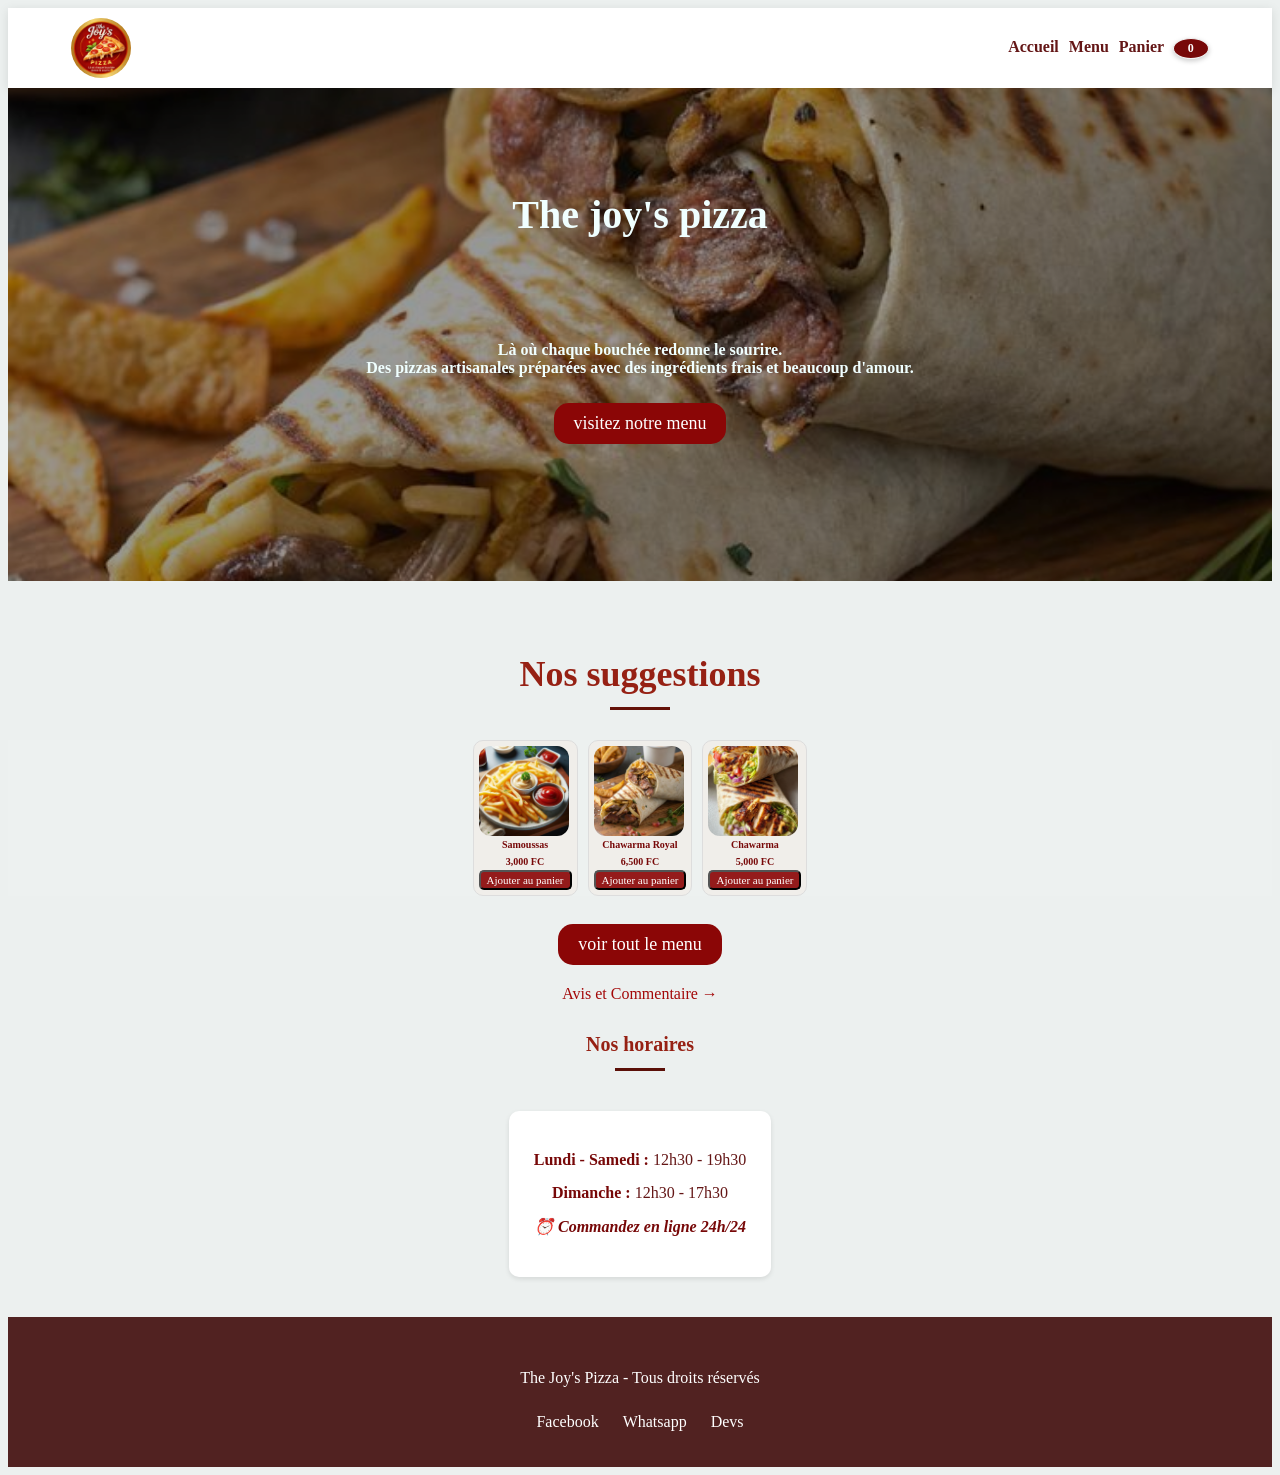
==== docs/index.html @ a8c04ff4 "rename frontend to docs" ====
<!DOCTYPE html>
<html lang="en">
<head>
    <meta charset="UTF-8">
    <meta name="viewport" content="width=device-width, initial-scale=1.0">
     <link rel="stylesheet" href="../css/style.css">
     <link rel="stylesheet" href="../css/panier.css">
    <script src="../js/composent.js"></script>


    <title>the joy's pizza</title>
</head>
<body onload="displayProducts('menu-container');">
   <!-- generation dynamique du header -->
    <div id="header">
   </div>
    
    <section>
        <!-- <img src="../img/logo.jpg" alt=""> -->
         <div class="alpha">
            <p style="font-size: 40px;">The joy's pizza </p> 
           <p> Là où chaque bouchée redonne le sourire. <br>Des pizzas artisanales préparées avec des ingrédients frais et beaucoup d'amour.</p>
            <a class="btn" href="catalogue.html">visitez notre menu</a>
        </div>
    </section>
        <div class="section-title">
          <h2 ><br>Nos suggestions</h2>  
        </div>
   

    <div class="contenaire" id="menu-container">
        <!-- dynamique  -->
    </div>
    <br>
    <a class="btn" href="catalogue.html">voir tout le menu</a>
     <a href="avis.html" class="continue-shopping">Avis et Commentaire →</a>
    <div class="section-title">
        <h3>Nos horaires</h3>
    </div>

    <div style="display: flex; justify-content: center; margin: 20px 0 40px;">
        <div style="background-color: white; padding: 25px; border-radius: 10px; max-width: 400px; box-shadow: 0 2px 5px rgba(0,0,0,0.1);">
            <div style="margin: 15px 0; color: #641616;">
                <span style="font-weight: bold; color: #770808;">Lundi - Samedi :</span> 12h30 - 19h30
            </div>
            <div style="margin: 15px 0; color: #641616;">
                <span style="font-weight: bold; color: #770808;">Dimanche :</span> 12h30 - 17h30
            </div>
            <p style="color: #770808; margin-top: 15px; font-style: italic; font-weight: bold;">
                ⏰ Commandez en ligne 24h/24
            </p>
        </div>
    </div>

</body>
<script src="../js/main.js"></script>
    <div id="footer">
        <script src="../js/composent.js"></script>
    </div>
</html>
---- css/style.css ----
body {
    background-color: rgb(236, 240, 239);
    font-family: Georgia, 'Times New Roman', Times, serif;
    text-align: center;
}

h1, h2, h3, h4 {
    font-family: 'Playfair Display', serif;
    font-weight: 600;
    color: #962114;
}

header {
    display: flex;
    align-items: center;
    justify-content: space-between;
    padding: 10px 5%;
    background-color: #fff;
    box-shadow: 0 2px 10px rgba(0,0,0,0.1);
}

.btn {
    text-decoration: none;
    color: #ffffff;
    font-size: 18px;
    display: inline-block;
    padding:10px 20px;
    margin: 10px 20px ;
    background-color: rgb(139, 6, 6);
    border-color: #000000;
    border-radius: 15px;
}

.links {
    display: flex;
    gap: 10px;
}

.links a {
    text-decoration: none;
    color: #641616;
    font-weight: bold;

}

header img {
    height: 60px;
    width: 60px;
    border-radius: 60px;
    object-fit: cover;
}

section {
    display: grid;
    grid-template-columns: 1fr auto;
    background-image: url('../img/chawarma.jpg');
    background-size: cover;
    background-position: center;
    position: relative;
}

.alpha {
    background-color: #00000066;
    text-align: center;
    padding-bottom: 10%;
}

section p {
    color: azure;
    padding-top: 5%;
    font-weight: bold;
}

section button {
    width: 400px;
    height: 30px;
    border-radius: 5px;
    text-align: center;
    font-size: 14px;
    font-family: 'Times New Roman', Times, serif;
    font-style: italic;
}

.contenaire {
    background-color: rgb(237, 241, 240);
    display: flex;
    flex-wrap: wrap;
    justify-content: center;
    gap: 10px;
}

.img {
    background-color: rgb(240, 238, 234);
    display: flex;
    flex-direction: column;
    align-items: justify;
    border: 1px solid #ddd;
    padding: 5px;
    border-radius: 10px;
    color: #770808;
    font-weight: bolder;
}

.img img {
    height: 90px;
    width: 90px;
    object-fit: cover;
    border-radius: 12px;
}

.img span {
    padding: 3px;
    font-size: 10px;
}

.img button {
    width: 100%;
    height: 20px;
    border-radius: 5px;
    padding: 5px,5px,5px,5px;
    text-align: center;
    font-size: 11px;
    color: #fff;
    background-color: rgba(139, 6, 6, 0.904);
    font-family: 'Times New Roman', Times, serif;
}

.loading-page {
    position: fixed;
    top: 0;
    left: 0;
    width: 100%;
    height: 100%;
    background-color: rgb(236, 240, 239);
    display: flex;
    flex-direction: column;
    justify-content: center;
    align-items: center;
    z-index: 9999;
}

.loader {
    border: 5px solid #f3f3f3;
    border-top: 5px solid #770808;
    border-radius: 50%;
    width: 50px;
    height: 50px;
    animation: spin 1s linear infinite;
    margin-bottom: 20px;
}

@keyframes spin {
    0% { transform: rotate(0deg); }
    100% { transform: rotate(360deg); }
}

.loading-page p {
    color: #770808;
    font-size: 18px;
    font-weight: bold;
}

footer {
    height: 150px;
    width: 100%;
    color: #fff;
    background-color: rgba(66, 14, 14, 0.911);
}

.section-title {
    text-align: center;
}

.section-title h2 {
    font-size: 36px;
    position: relative;
    display: inline-block;
    padding-bottom: 15px;
}

.section-title h2::after {
    content: '';
    position: absolute;
    bottom: 0;
    left: 50%;
    transform: translateX(-50%);
    width: 60px;
    height: 3px;
    background: #641208;
}

.section-title h3 {
    font-size: 20px;
    position: relative;
    display: inline-block;
    padding-bottom: 15px;
}

.section-title h3::after {
    content: '';
    position: absolute;
    bottom: 0;
    left: 50%;
    transform: translateX(-50%);
    width: 50px;
    height: 3px;
    background: #5b1008;
}

/* Style pour les modals */
.modal-commande {
    display: none;
    position: fixed;
    top: 0;
    left: 0;
    width: 100%;
    height: 100%;
    background-color: rgba(0, 0, 0, 0.5);
    z-index: 10001;
    justify-content: center;
    align-items: center;
}

/* Animation pour le bouton commander */
.checkout-btn {
    position: relative;
    overflow: hidden;
}

.checkout-btn::after {
    content: '';
    position: absolute;
    top: 50%;
    left: 50%;
    width: 5px;
    height: 5px;
    background: rgba(255, 255, 255, 0.5);
    opacity: 0;
    border-radius: 100%;
    transform: scale(1, 1) translate(-50%);
    transform-origin: 50% 50%;
}

.checkout-btn:focus:not(:active)::after {
    animation: ripple 1s ease-out;
}

@keyframes ripple {
    0% {
        transform: scale(0, 0);
        opacity: 1;
    }
    20% {
        transform: scale(25, 25);
        opacity: 1;
    }
    100% {
        opacity: 0;
        transform: scale(40, 40);
    }
}
---- css/panier.css ----
/* Styles pour la page de chargement */
.loading-page {
    position: fixed;
    top: 0;
    left: 0;
    width: 100%;
    height: 100%;
    background-color: rgb(236, 240, 239);
    display: flex;
    flex-direction: column;
    justify-content: center;
    align-items: center;
    z-index: 9999;
}

.loader {
    border: 5px solid #f3f3f3;
    border-top: 5px solid #770808;
    border-radius: 50%;
    width: 50px;
    height: 50px;
    animation: spin 1s linear infinite;
    margin-bottom: 20px;
}

@keyframes spin {
    0% { transform: rotate(0deg); }
    100% { transform: rotate(360deg); }
}

.loading-page p {
    color: #770808;
    font-size: 18px;
    font-weight: bold;
}

/* Styles pour le panier */
.cart-main {
    padding: 20px 5%;
    min-height: 60vh;
    display: none;
}

.cart-container {
    display: flex;
    gap: 30px;
    margin-top: 30px;
    flex-wrap: wrap;
}

.cart-items {
    flex: 2;
    min-width: 300px;
}

.cart-item {
    display: flex;
    align-items: center;
    background-color: #fff;
    padding: 15px;
    border-radius: 10px;
    margin-bottom: 15px;
    box-shadow: 0 2px 5px rgba(0,0,0,0.1);
    position: relative;
    animation: fadeIn 0.5s ease;
}

@keyframes fadeIn {
    from { opacity: 0; transform: translateY(10px); }
    to { opacity: 1; transform: translateY(0); }
}

.cart-item img {
    width: 80px;
    height: 80px;
    border-radius: 10px;
    object-fit: cover;
    margin-right: 15px;
}

.item-details {
    flex: 1;
}

.item-details h3 {
    color: #770808;
    margin: 0 0 5px 0;
    text-align: left;
    font-size: 18px;
}

.item-price {
    color: #770808;
    font-weight: bold;
    font-size: 16px;
    margin: 5px 0;
}

.item-quantity {
    display: flex;
    align-items: center;
    gap: 10px;
    margin: 10px 0;
}

.qty-btn {
    width: 30px;
    height: 30px;
    border-radius: 5px;
    border: 1px solid #770808;
    background-color: #fff;
    color: #770808;
    cursor: pointer;
    font-size: 18px;
    display: flex;
    align-items: center;
    justify-content: center;
    transition: all 0.3s;
}

.qty-btn:hover {
    background-color: #770808;
    color: #fff;
}

.qty-btn:active {
    transform: scale(0.95);
}

.item-total {
    color: #770808;
    font-weight: bold;
    margin-top: 5px;
    font-size: 14px;
}

.remove-item {
    background: none;
    border: none;
    font-size: 20px;
    cursor: pointer;
    color: #770808;
    opacity: 0.6;
    transition: opacity 0.3s;
    padding: 5px;
}

.remove-item:hover {
    opacity: 1;
    transform: scale(1.1);
}

.cart-summary {
    flex: 1;
    min-width: 250px;
    background-color: #fff;
    padding: 25px;
    border-radius: 10px;
    box-shadow: 0 2px 5px rgba(0,0,0,0.1);
    height: fit-content;
    position: sticky;
    top: 20px;
}

.cart-summary h3 {
    color: #770808;
    margin-top: 0;
    padding-bottom: 15px;
    border-bottom: 2px solid #770808;
    font-size: 22px;
}

.summary-line {
    display: flex;
    justify-content: space-between;
    margin: 15px 0;
    color: #333;
    font-size: 16px;
}

.summary-line.total {
    font-weight: bold;
    font-size: 20px;
    color: #770808;
    border-top: 2px solid #770808;
    padding-top: 15px;
    margin-top: 15px;
}

.checkout-btn {
    width: 100%;
    padding: 15px;
    background-color: rgb(139, 6, 6);
    color: #fff;
    border: none;
    border-radius: 15px;
    font-size: 18px;
    font-weight: bold;
    cursor: pointer;
    margin: 20px 0 15px 0;
    transition: all 0.3s;
}

.checkout-btn:hover {
    background-color: #a30808;
    transform: translateY(-2px);
    box-shadow: 0 5px 15px rgba(139, 6, 6, 0.3);
}

.checkout-btn:active {
    transform: translateY(0);
}

.continue-shopping {
    display: block;
    text-align: center;
    color: #a30808;
    text-decoration: none;
    font-size: 16px;
    padding: 10px;
    transition: all 0.3s;
}

.continue-shopping:hover {
    text-decoration: underline;
    transform: translateX(-5px);
}

.empty-cart {
    text-align: center;
    padding: 60px 40px;
    background-color: #fff;
    border-radius: 10px;
    box-shadow: 0 2px 5px rgba(0,0,0,0.1);
}

.empty-cart p {
    color: #770808;
    font-size: 20px;
    margin-bottom: 20px;
}

.empty-cart-message {
    text-align: center;
    color: #666;
    margin: 20px 0;
    font-size: 18px;
}

/* Notifications */
.notification {
    position: fixed;
    top: 20px;
    right: 20px;
    background: #4CAF50;
    color: white;
    padding: 15px 25px;
    border-radius: 5px;
    z-index: 10000;
    animation: slideIn 0.3s ease;
    box-shadow: 0 3px 10px rgba(0,0,0,0.2);
}

@keyframes slideIn {
    from { transform: translateX(100%); opacity: 0; }
    to { transform: translateX(0); opacity: 1; }
}

@keyframes slideOut {
    from { transform: translateX(0); opacity: 1; }
    to { transform: translateX(100%); opacity: 0; }
}

/* Responsive */
@media (max-width: 768px) {
    .cart-container {
        flex-direction: column;
    }
    
    .cart-item {
        flex-wrap: wrap;
    }
    
    .cart-item img {
        width: 60px;
        height: 60px;
    }
    
    .cart-summary {
        position: static;
    }
    
    .notification {
        left: 20px;
        right: 20px;
        text-align: center;
    }
}

/* Style pour le badge du panier dans le header */
.cart-badge {
    background-color: red;
    color: white;
    border-radius: 50%;
    padding: 2px 6px;
    font-size: 12px;
    margin-left: 5px;
}/* Styles pour le badge du panier (harmonisé) */
.cart-badge {
    background-color: #770808 !important;
    color: white !important;
    border-radius: 50% !important;
    padding: 2px 8px !important;
    font-size: 12px !important;
    margin-left: 5px !important;
    display: inline-block !important;
    font-weight: bold !important;
    min-width: 18px !important;
    text-align: center !important;
    box-shadow: 0 2px 5px rgba(0,0,0,0.2) !important;
    border: 1px solid #f3f3f3 !important;
}

/* Style pour la notification personnalisée */
.notification-personnalisee {
    position: fixed;
    top: 80px;
    right: 20px;
    background-color: #770808;
    color: white;
    padding: 15px 25px;
    border-radius: 10px;
    box-shadow: 0 4px 15px rgba(119, 8, 8, 0.3);
    z-index: 10000;
    font-family: Georgia, 'Times New Roman', Times, serif;
    font-size: 16px;
    font-weight: bold;
    border-left: 5px solid #f3f3f3;
    animation: glissement 0.3s ease;
    display: flex;
    align-items: center;
    gap: 10px;
}

@keyframes glissement {
    from { transform: translateX(100%); opacity: 0; }
    to { transform: translateX(0); opacity: 1; }
}

@keyframes glissementSortie {
    from { transform: translateX(0); opacity: 1; }
    to { transform: translateX(100%); opacity: 0; }
}

/* Animation pour le bouton d'ajout */
.add-to-cart:active {
    transform: scale(0.95);
    background-color: #a30808 !important;
}
/* commande */
/* Styles pour le modal de commande */
.modal-commande {
    display: none;
    position: fixed;
    top: 0;
    left: 0;
    width: 100%;
    height: 100%;
    background-color: rgba(0, 0, 0, 0.5);
    z-index: 10001;
    justify-content: center;
    align-items: center;
}

.modal-contenu {
    background-color: rgb(236, 240, 239);
    padding: 30px;
    border-radius: 15px;
    width: 90%;
    max-width: 500px;
    max-height: 90vh;
    overflow-y: auto;
    box-shadow: 0 10px 30px rgba(0,0,0,0.3);
    animation: modalApparition 0.3s ease;
}

@keyframes modalApparition {
    from {
        transform: scale(0.8);
        opacity: 0;
    }
    to {
        transform: scale(1);
        opacity: 1;
    }
}

.modal-contenu h2 {
    color: #770808;
    margin-top: 0;
    padding-bottom: 15px;
    border-bottom: 2px solid #770808;
    font-size: 24px;
}

.modal-contenu h3 {
    color: #770808;
    font-size: 18px;
    margin: 20px 0 10px 0;
}

.groupe-champ {
    margin-bottom: 20px;
    text-align: left;
}

.groupe-champ label {
    display: block;
    color: #770808;
    font-weight: bold;
    margin-bottom: 5px;
    font-size: 14px;
}

.groupe-champ input,
.groupe-champ textarea,
.groupe-champ select {
    width: 100%;
    padding: 12px;
    border: 2px solid #ddd;
    border-radius: 8px;
    font-family: Georgia, 'Times New Roman', Times, serif;
    font-size: 14px;
    transition: all 0.3s;
    box-sizing: border-box;
}

.groupe-champ input:focus,
.groupe-champ textarea:focus,
.groupe-champ select:focus {
    border-color: #770808;
    outline: none;
    box-shadow: 0 0 5px rgba(119, 8, 8, 0.3);
}

.groupe-champ input.error,
.groupe-champ textarea.error,
.groupe-champ select.error {
    border-color: #ff0000;
}

.resume-commande-modal {
    background-color: #fff;
    padding: 15px;
    border-radius: 8px;
    margin: 15px 0;
    max-height: 200px;
    overflow-y: auto;
}

.article-resume {
    display: flex;
    justify-content: space-between;
    padding: 8px 0;
    border-bottom: 1px solid #eee;
    font-size: 14px;
    color: #333;
}

.article-resume:last-child {
    border-bottom: none;
}

.article-resume .nom {
    color: #770808;
    font-weight: bold;
}

.article-resume .prix {
    color: #770808;
}

.total-modal {
    display: flex;
    justify-content: space-between;
    padding: 15px 0;
    font-weight: bold;
    font-size: 18px;
    color: #770808;
    border-top: 2px solid #770808;
    margin-top: 10px;
}

.actions-modal {
    display: flex;
    gap: 15px;
    margin-top: 25px;
}

.btn-confirmer,
.btn-annuler {
    flex: 1;
    padding: 15px;
    border: none;
    border-radius: 10px;
    font-size: 16px;
    font-weight: bold;
    cursor: pointer;
    transition: all 0.3s;
    font-family: Georgia, 'Times New Roman', Times, serif;
}

.btn-confirmer {
    background-color: #770808;
    color: white;
}

.btn-confirmer:hover {
    background-color: #a30808;
    transform: translateY(-2px);
    box-shadow: 0 5px 15px rgba(119, 8, 8, 0.3);
}

.btn-annuler {
    background-color: #ddd;
    color: #333;
}

.btn-annuler:hover {
    background-color: #ccc;
    transform: translateY(-2px);
}

.infos-livraison {
    background-color: #f8f8f8;
    padding: 10px;
    border-radius: 5px;
    margin-top: 10px;
    font-size: 13px;
    color: #666;
    border-left: 3px solid #770808;
}

/* Responsive */
@media (max-width: 768px) {
    .modal-contenu {
        padding: 20px;
        width: 95%;
    }
    
    .actions-modal {
        flex-direction: column;
    }
}
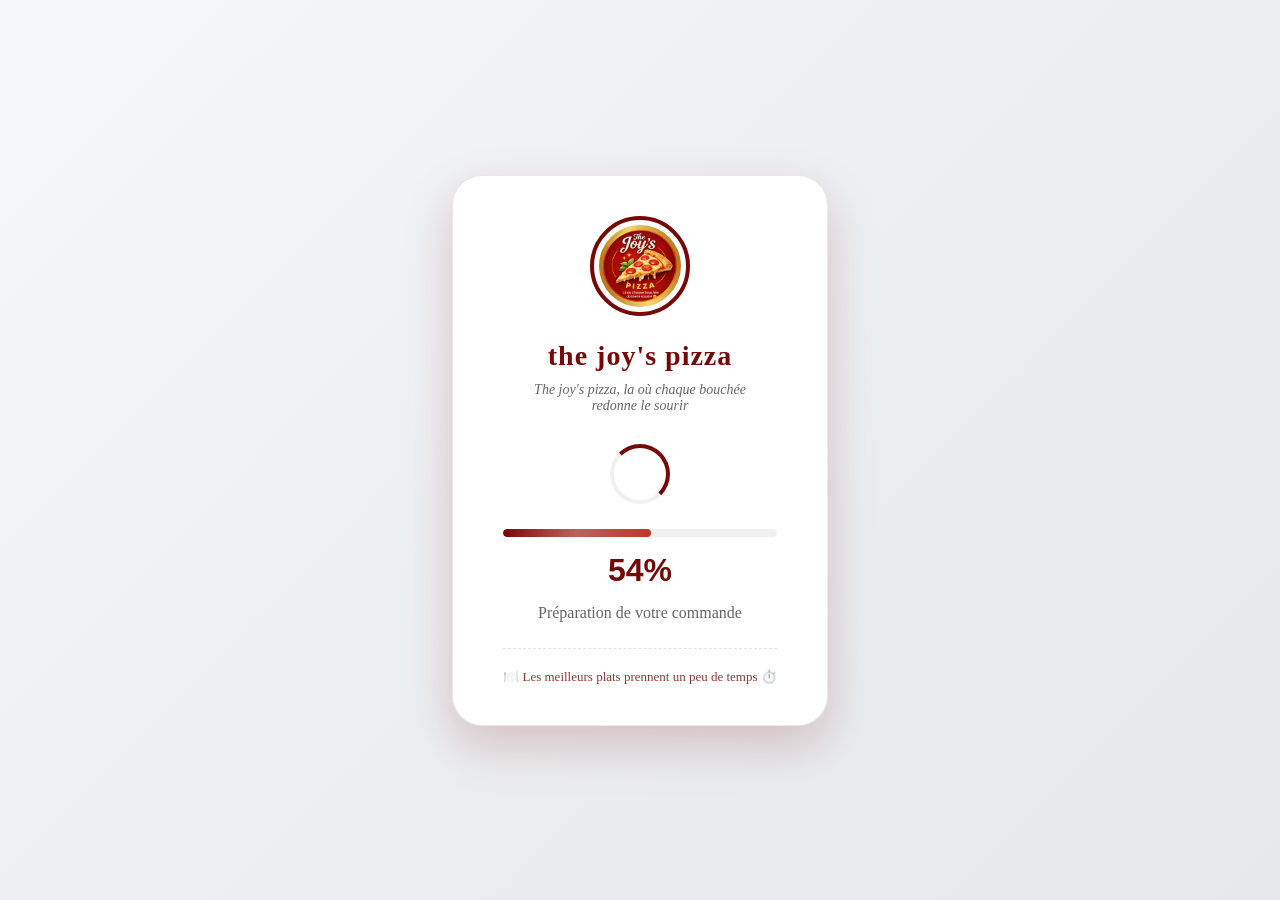
==== commit bda20a47: "rename frontend to docs" ====
--- a/docs/index.html
+++ b/docs/index.html
@@ -1,60 +1,56 @@
 <!DOCTYPE html>
-<html lang="en">
+<html lang="fr">
 <head>
     <meta charset="UTF-8">
     <meta name="viewport" content="width=device-width, initial-scale=1.0">
-     <link rel="stylesheet" href="../css/style.css">
-     <link rel="stylesheet" href="../css/panier.css">
-    <script src="../js/composent.js"></script>
-
-
-    <title>the joy's pizza</title>
+    <link rel="stylesheet" href="../css/loading.css">
+    <title>The joys pizza</title>
+   
 </head>
-<body onload="displayProducts('menu-container');">
-   <!-- generation dynamique du header -->
-    <div id="header">
-   </div>
-    
-    <section>
-        <!-- <img src="../img/logo.jpg" alt=""> -->
-         <div class="alpha">
-            <p style="font-size: 40px;">The joy's pizza </p> 
-           <p> Là où chaque bouchée redonne le sourire. <br>Des pizzas artisanales préparées avec des ingrédients frais et beaucoup d'amour.</p>
-            <a class="btn" href="catalogue.html">visitez notre menu</a>
-        </div>
-    </section>
-        <div class="section-title">
-          <h2 ><br>Nos suggestions</h2>  
-        </div>
-   
-
-    <div class="contenaire" id="menu-container">
-        <!-- dynamique  -->
-    </div>
-    <br>
-    <a class="btn" href="catalogue.html">voir tout le menu</a>
-     <a href="avis.html" class="continue-shopping">Avis et Commentaire →</a>
-    <div class="section-title">
-        <h3>Nos horaires</h3>
-    </div>
-
-    <div style="display: flex; justify-content: center; margin: 20px 0 40px;">
-        <div style="background-color: white; padding: 25px; border-radius: 10px; max-width: 400px; box-shadow: 0 2px 5px rgba(0,0,0,0.1);">
-            <div style="margin: 15px 0; color: #641616;">
-                <span style="font-weight: bold; color: #770808;">Lundi - Samedi :</span> 12h30 - 19h30
+<body>
+    <!-- PAGE DE CHARGEMENT -->
+    <div class="loading-page" id="loadingPage">
+        <div class="loading-card">
+            <!-- Logo -->
+            <div class="logo-wrapper">
+                <img src="../img/logo.jpg" 
+                     alt="Logo Restaurant" 
+                     class="loading-logo"
+                     onerror="this.src='https://via.placeholder.com/100/770808/ffffff?text=Resto'">
             </div>
-            <div style="margin: 15px 0; color: #641616;">
-                <span style="font-weight: bold; color: #770808;">Dimanche :</span> 12h30 - 17h30
+            
+            <!-- Titre -->
+            <h1 class="loading-title">the joy's pizza</h1>
+            <div class="loading-subtitle"> The joy's pizza, la où chaque bouchée <br>redonne le sourir<br></div>
+            
+            <!-- Spinner -->
+            <div class="spinner-container">
+                <div class="spinner-simple"></div>
             </div>
-            <p style="color: #770808; margin-top: 15px; font-style: italic; font-weight: bold;">
-                ⏰ Commandez en ligne 24h/24
-            </p>
+            
+            <!-- Barre de progression -->
+            <div class="progress-wrapper">
+                <div class="progress-container">
+                    <div class="progress-bar" id="progressBar"></div>
+                </div>
+            </div>
+            
+            <!-- Pourcentage -->
+            <div class="percentage" id="percentage">0%</div>
+            
+            <!-- Message dynamique -->
+            <div class="message" id="message">Préparation de votre commande</div>
+            
+            <!-- Petit message pro -->
+            <div class="fun-tip" id="funTip">
+                <span>🍽️</span> Les meilleurs plats prennent un peu de temps <span>⏱️</span>
+            </div>
         </div>
     </div>
 
+    <script src="../js/loading.js">
+        
+       
+    </script>
 </body>
-<script src="../js/main.js"></script>
-    <div id="footer">
-        <script src="../js/composent.js"></script>
-    </div>
 </html>
--- a/css/loading.css
+++ b/css/loading.css
@@ -0,0 +1,221 @@
+
+    /* STYLES DIRECTEMENT INTÉGRÉS */
+    * {
+        margin: 0;
+        padding: 0;
+        box-sizing: border-box;
+    }
+
+    body {
+        font-family: 'Georgia', 'Times New Roman', serif;
+        background: linear-gradient(135deg, #f8f9fa 0%, #e9ecef 100%);
+        min-height: 100vh;
+        display: flex;
+        justify-content: center;
+        align-items: center;
+    }
+
+    /* PAGE DE CHARGEMENT */
+    .loading-page {
+        position: fixed;
+        top: 0;
+        left: 0;
+        width: 100%;
+        height: 100%;
+        background: linear-gradient(135deg, #f5f7fa 0%, #e4e8eb 100%);
+        display: flex;
+        justify-content: center;
+        align-items: center;
+        z-index: 9999;
+    }
+
+    .loading-card {
+        background: white;
+        padding: 40px 50px;
+        border-radius: 30px;
+        box-shadow: 0 20px 50px rgba(119, 8, 8, 0.2);
+        text-align: center;
+        min-width: 350px;
+        animation: apparition 0.6s ease;
+        border: 1px solid rgba(119, 8, 8, 0.1);
+    }
+
+    /* Logo */
+    .logo-wrapper {
+        margin-bottom: 20px;
+        position: relative;
+    }
+
+    .loading-logo {
+        width: 100px;
+        height: 100px;
+        border-radius: 50%;
+        object-fit: cover;
+        border: 4px solid #770808;
+        padding: 5px;
+        background: white;
+        animation: pulse 2s infinite ease-in-out;
+    }
+
+    /* Titre */
+    .loading-title {
+        color: #770808;
+        font-size: 28px;
+        margin: 15px 0 10px;
+        font-weight: bold;
+        letter-spacing: 1px;
+    }
+
+    .loading-subtitle {
+        color: #666;
+        font-size: 14px;
+        margin-bottom: 30px;
+        font-style: italic;
+    }
+
+    /* Spinner */
+    .spinner-container {
+        margin: 25px 0;
+        position: relative;
+    }
+
+    .spinner-simple {
+        width: 60px;
+        height: 60px;
+        margin: 0 auto;
+        border: 4px solid #f0f0f0;
+        border-top: 4px solid #770808;
+        border-right: 4px solid #770808;
+        border-radius: 50%;
+        animation: spin 1s linear infinite;
+    }
+
+    /* Barre de progression */
+    .progress-wrapper {
+        margin: 25px 0 15px;
+    }
+
+    .progress-container {
+        width: 100%;
+        height: 8px;
+        background: #f0f0f0;
+        border-radius: 10px;
+        overflow: hidden;
+        margin-bottom: 10px;
+    }
+
+    .progress-bar {
+        height: 100%;
+        width: 0%;
+        background: linear-gradient(90deg, #770808, #c0392b);
+        border-radius: 10px;
+        transition: width 0.3s ease;
+        position: relative;
+    }
+
+    .progress-bar::after {
+        content: '';
+        position: absolute;
+        top: 0;
+        left: 0;
+        right: 0;
+        bottom: 0;
+        background: linear-gradient(90deg, transparent, rgba(255,255,255,0.3), transparent);
+        animation: shimmer 1.5s infinite;
+    }
+
+    /* Pourcentage */
+    .percentage {
+        font-size: 32px;
+        font-weight: bold;
+        color: #770808;
+        margin: 10px 0;
+        font-family: 'Arial', sans-serif;
+    }
+
+    /* Message */
+    .message {
+        color: #666;
+        font-size: 16px;
+        margin: 15px 0 5px;
+        min-height: 24px;
+    }
+
+    /* Petite touche d'humour pro */
+    .fun-tip {
+        margin-top: 20px;
+        padding-top: 20px;
+        border-top: 1px dashed #ddd;
+        color: #770808;
+        font-size: 13px;
+        opacity: 0.8;
+        transition: opacity 0.3s ease;
+    }
+
+    .fun-tip span {
+        display: inline-block;
+        animation: petiteVibration 2s infinite;
+    }
+
+    /* Animations */
+    @keyframes apparition {
+        from {
+            opacity: 0;
+            transform: scale(0.9);
+        }
+        to {
+            opacity: 1;
+            transform: scale(1);
+        }
+    }
+
+    @keyframes spin {
+        0% { transform: rotate(0deg); }
+        100% { transform: rotate(360deg); }
+    }
+
+    @keyframes pulse {
+        0%, 100% {
+            transform: scale(1);
+            box-shadow: 0 0 0 0 rgba(119, 8, 8, 0.3);
+        }
+        50% {
+            transform: scale(1.05);
+            box-shadow: 0 0 20px rgba(119, 8, 8, 0.2);
+        }
+    }
+
+    @keyframes shimmer {
+        0% { transform: translateX(-100%); }
+        100% { transform: translateX(100%); }
+    }
+
+    @keyframes petiteVibration {
+        0%, 100% { transform: rotate(0deg); }
+        25% { transform: rotate(5deg); }
+        75% { transform: rotate(-5deg); }
+    }
+
+    /* Contenu principal (caché au début) */
+    .main-content {
+        padding: 40px;
+        text-align: center;
+        color: #770808;
+    }
+
+    /* Responsive */
+    @media (max-width: 480px) {
+        .loading-card {
+            padding: 30px 25px;
+            min-width: 280px;
+            margin: 20px;
+        }
+        
+        .loading-title {
+            font-size: 24px;
+        }
+        
+        .percentage {
+            font-size: 28px;
+        }
+    }
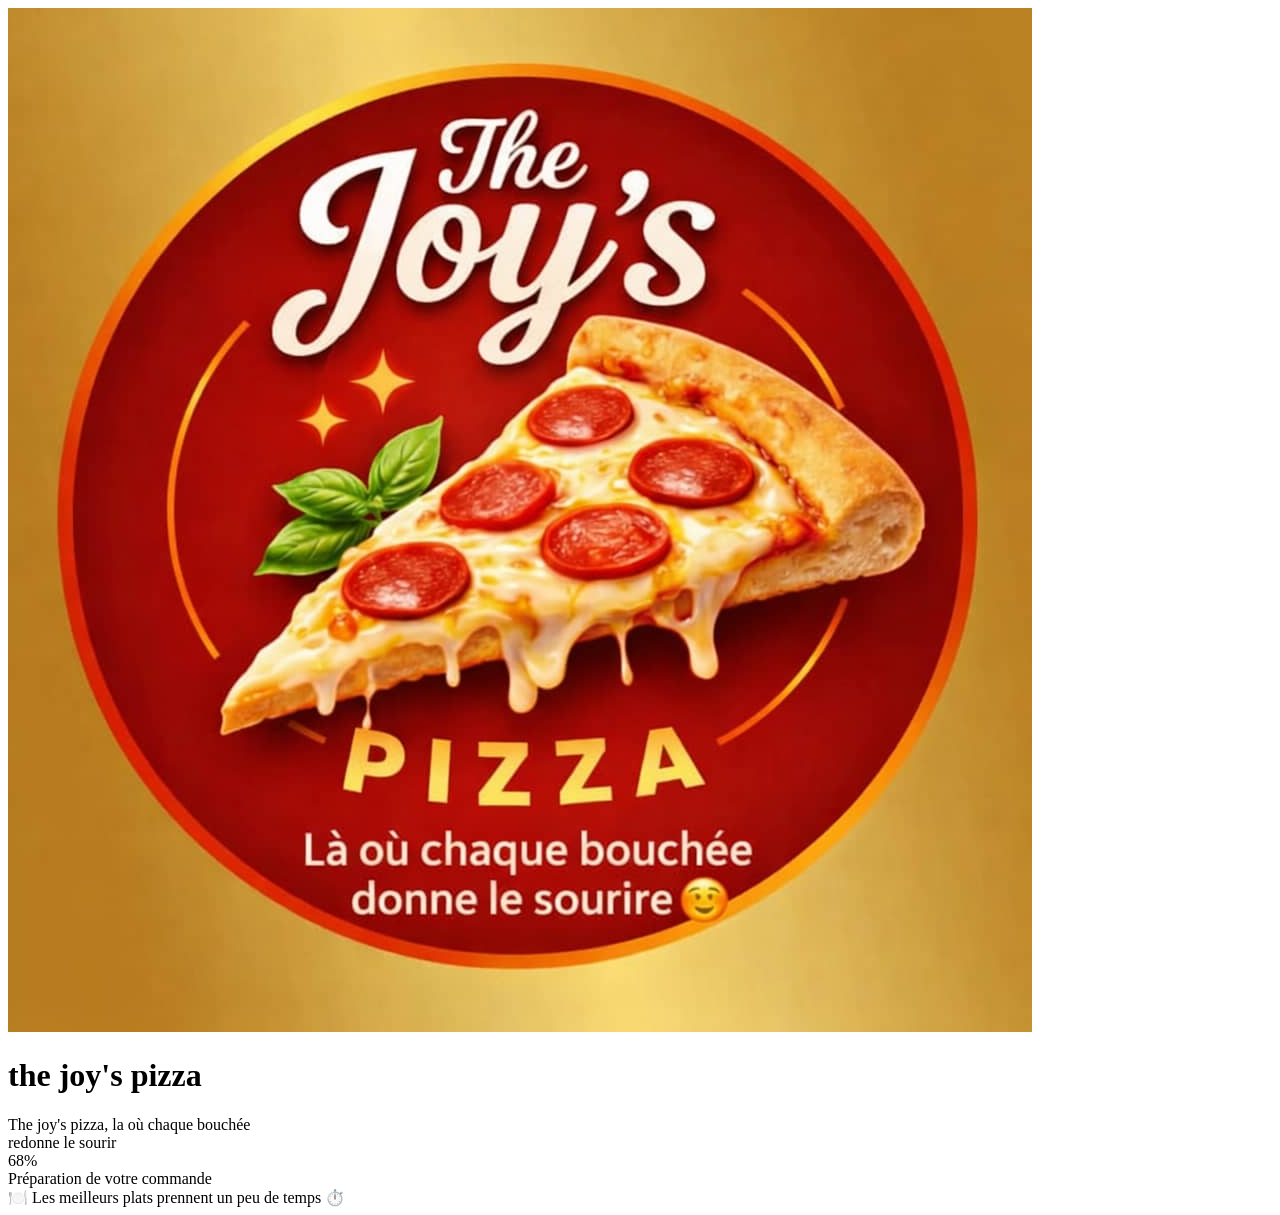
==== commit ff58eaf2: "changement du chemin d'acces" ====
--- a/docs/index.html
+++ b/docs/index.html
@@ -3,7 +3,7 @@
 <head>
     <meta charset="UTF-8">
     <meta name="viewport" content="width=device-width, initial-scale=1.0">
-    <link rel="stylesheet" href="../css/loading.css">
+    <link rel="stylesheet" href="css/loading.css">
     <title>The joys pizza</title>
    
 </head>
@@ -53,4 +53,4 @@
        
     </script>
 </body>
-</html>+</html>
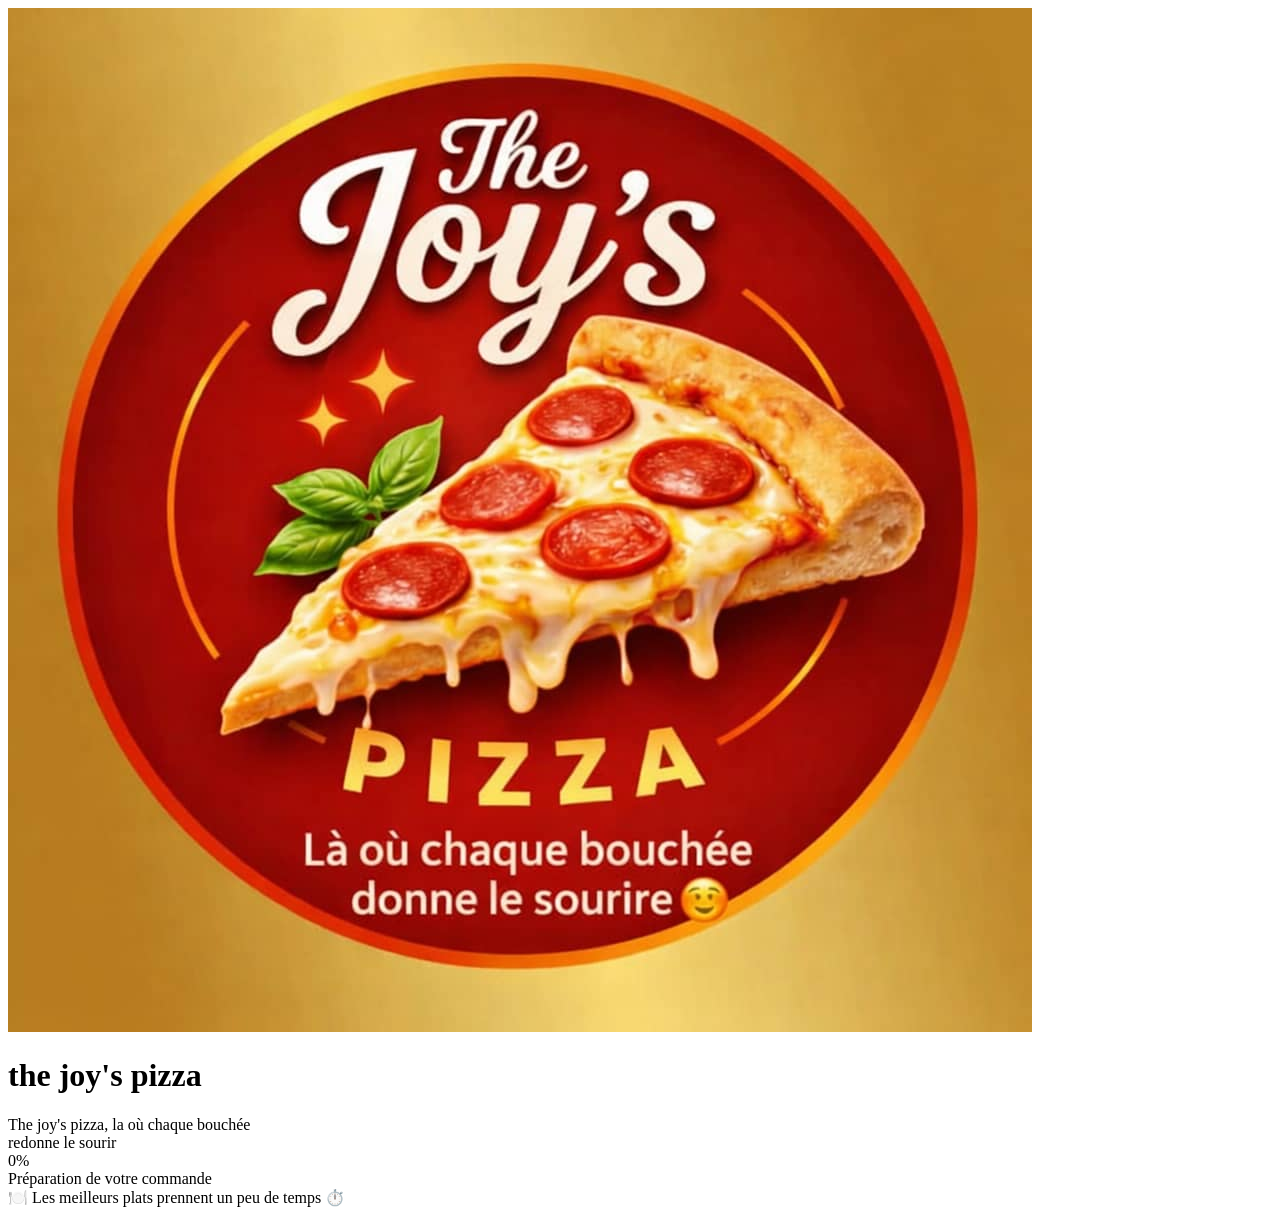
==== commit eea07708: "Fix script source path for loading.js" ====
--- a/docs/index.html
+++ b/docs/index.html
@@ -48,7 +48,7 @@
         </div>
     </div>
 
-    <script src="../js/loading.js">
+    <script src="js/loading.js">
         
        
     </script>
